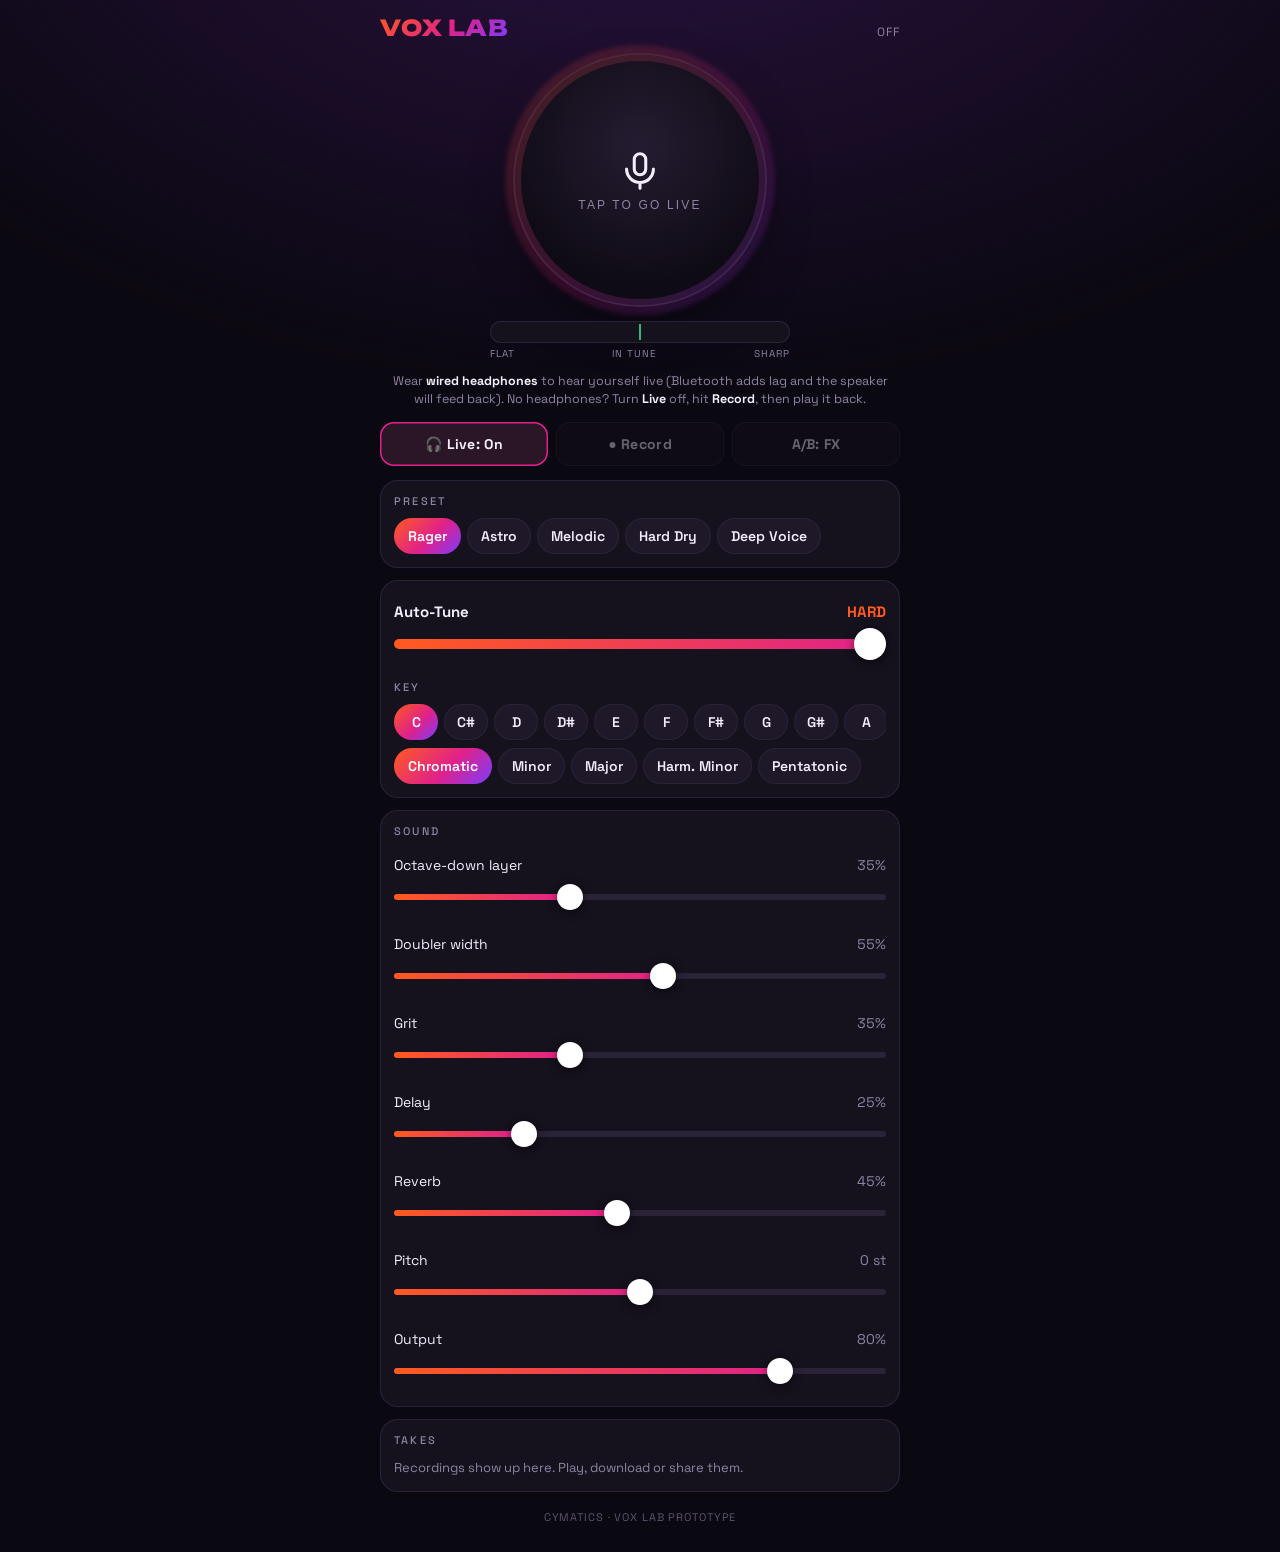
==== vocal/index.html @ 56d0c709 "Add VOX LAB vocal booth prototype at /vocal Live phone-mic autotune (YIN + PSOLA) with octave layer," ====
<!DOCTYPE html>
<html lang="en">
<head>
<meta charset="utf-8">
<meta name="viewport" content="width=device-width, initial-scale=1, viewport-fit=cover, user-scalable=no">
<meta name="theme-color" content="#0a0810">
<meta name="apple-mobile-web-app-capable" content="yes">
<meta name="apple-mobile-web-app-status-bar-style" content="black-translucent">
<title>VOX LAB</title>
<link rel="preconnect" href="https://fonts.googleapis.com">
<link rel="preconnect" href="https://fonts.gstatic.com" crossorigin>
<link href="https://fonts.googleapis.com/css2?family=Unbounded:wght@500;800&family=Space+Grotesk:wght@400;500;700&display=swap" rel="stylesheet">
<style>
  :root{
    --bg:#0a0810; --panel:#15111d; --line:#2a2236; --text:#f3eefa; --dim:#8f84a3;
    --hot:#ff5a1f; --mag:#e0218a; --vio:#7b3cff; --ok:#3ce08a;
    --grad:linear-gradient(135deg,var(--hot),var(--mag) 55%,var(--vio));
  }
  *{box-sizing:border-box;-webkit-tap-highlight-color:transparent}
  html,body{margin:0;background:var(--bg);color:var(--text);font-family:"Space Grotesk",system-ui,sans-serif}
  body{min-height:100vh;padding:calc(env(safe-area-inset-top) + 14px) 16px calc(env(safe-area-inset-bottom) + 28px);
    background:radial-gradient(120% 60% at 50% -10%,#2a1240 0%,transparent 60%),var(--bg);overscroll-behavior:none}
  .wrap{max-width:520px;margin:0 auto}
  header{display:flex;align-items:baseline;justify-content:space-between;margin-bottom:6px}
  h1{font-family:Unbounded,sans-serif;font-weight:800;font-size:22px;letter-spacing:.04em;margin:0;
    background:var(--grad);-webkit-background-clip:text;background-clip:text;color:transparent}
  .stat{font-size:12px;color:var(--dim);letter-spacing:.08em;text-transform:uppercase}
  .stat b{color:var(--ok);font-weight:700}

  /* main button */
  .stage{display:flex;flex-direction:column;align-items:center;margin:14px 0 8px}
  #go{position:relative;width:min(64vw,250px);aspect-ratio:1;border-radius:50%;border:0;padding:0;cursor:pointer;
    background:radial-gradient(circle at 50% 40%,#2a2135,#140f1c 70%);color:var(--text);
    box-shadow:0 0 0 2px var(--line),0 20px 60px -20px #000;transition:transform .12s}
  #go:active{transform:scale(.97)}
  #go .ring{position:absolute;inset:-10px;border-radius:50%;background:var(--grad);opacity:.18;filter:blur(2px);
    transform:scale(var(--lv,1));transition:transform .06s linear,opacity .2s}
  #go.on .ring{opacity:.9}
  #go .face{position:absolute;inset:6px;border-radius:50%;background:radial-gradient(circle at 50% 35%,#251c31,#0f0b15 72%);
    display:flex;flex-direction:column;align-items:center;justify-content:center;gap:4px}
  #go .note{font-family:Unbounded,sans-serif;font-weight:800;font-size:54px;line-height:1;letter-spacing:-.02em}
  #go .sub{font-size:12px;letter-spacing:.18em;text-transform:uppercase;color:var(--dim)}
  #go.on .sub{color:var(--hot)}
  .mic-ico{width:46px;height:46px}
  .tuner{width:min(80vw,300px);height:22px;margin-top:16px;position:relative;border-radius:11px;background:var(--panel);
    box-shadow:inset 0 0 0 1px var(--line);overflow:hidden}
  .tuner:before{content:"";position:absolute;left:50%;top:3px;bottom:3px;width:2px;margin-left:-1px;background:var(--ok);opacity:.8}
  #needle{position:absolute;top:4px;bottom:4px;width:10px;margin-left:-5px;left:50%;border-radius:5px;background:var(--grad);
    opacity:0;transition:left .05s linear,opacity .15s}
  .tlabels{display:flex;justify-content:space-between;width:min(80vw,300px);font-size:10px;color:var(--dim);margin-top:4px;letter-spacing:.1em}
  .hint{font-size:12.5px;color:var(--dim);text-align:center;margin:12px 6px 0;line-height:1.45}
  .hint b{color:var(--text)}
  .err{color:#ff7a7a}

  .row{display:flex;gap:8px;margin:14px 0}
  .btn{flex:1;border:0;border-radius:14px;padding:13px 10px;font:700 14px "Space Grotesk",sans-serif;color:var(--text);
    background:var(--panel);box-shadow:inset 0 0 0 1px var(--line);letter-spacing:.02em}
  .btn.on{background:#2a1626;box-shadow:inset 0 0 0 1.5px var(--mag)}
  .btn.rec.on{background:#3a0f14;box-shadow:inset 0 0 0 1.5px #ff3b3b;color:#ff6b6b}
  .btn:disabled{opacity:.4}

  section{background:var(--panel);border-radius:18px;padding:14px 14px 6px;margin:12px 0;box-shadow:inset 0 0 0 1px var(--line)}
  h2{font-size:11px;letter-spacing:.2em;text-transform:uppercase;color:var(--dim);margin:0 0 10px;font-weight:500}
  .chips{display:flex;gap:6px;overflow-x:auto;padding-bottom:8px;scrollbar-width:none}
  .chips::-webkit-scrollbar{display:none}
  .chip{flex:0 0 auto;border:0;border-radius:999px;padding:9px 14px;font:600 14px "Space Grotesk",sans-serif;color:var(--text);
    background:#1f1829;box-shadow:inset 0 0 0 1px var(--line)}
  .chip.sel{background:var(--grad);box-shadow:none;color:#fff}
  .chip.key{min-width:44px;padding:9px 0;text-align:center}

  .ctl{padding:8px 0 10px}
  .ctl .top{display:flex;justify-content:space-between;font-size:14px;margin-bottom:8px}
  .ctl .top span:last-child{color:var(--dim);font-variant-numeric:tabular-nums}
  .ctl.big .top{font-weight:700;font-size:15px}
  .ctl.big .top span:last-child{color:var(--hot)}
  input[type=range]{-webkit-appearance:none;appearance:none;width:100%;height:30px;background:transparent;margin:0}
  input[type=range]::-webkit-slider-runnable-track{height:6px;border-radius:3px;
    background:linear-gradient(90deg,var(--hot),var(--mag) var(--p,50%),#2a2236 var(--p,50%))}
  input[type=range]::-moz-range-track{height:6px;border-radius:3px;background:#2a2236}
  input[type=range]::-moz-range-progress{height:6px;border-radius:3px;background:var(--mag)}
  input[type=range]::-webkit-slider-thumb{-webkit-appearance:none;width:26px;height:26px;border-radius:50%;margin-top:-10px;
    background:#fff;box-shadow:0 2px 10px rgba(0,0,0,.5)}
  input[type=range]::-moz-range-thumb{width:24px;height:24px;border-radius:50%;background:#fff;border:0}
  .ctl.big input[type=range]::-webkit-slider-runnable-track{height:10px;border-radius:5px}
  .ctl.big input[type=range]::-webkit-slider-thumb{width:32px;height:32px;margin-top:-11px}

  .take{display:flex;flex-direction:column;gap:8px;padding:10px 0;border-top:1px solid var(--line)}
  .take:first-of-type{border-top:0}
  .take .tt{display:flex;justify-content:space-between;align-items:center;font-size:13px;color:var(--dim)}
  .take audio{width:100%;height:40px}
  .take .acts{display:flex;gap:8px}
  .take .acts a,.take .acts button{flex:1;text-align:center;text-decoration:none;border:0;border-radius:12px;padding:10px;
    font:700 13px "Space Grotesk",sans-serif;color:var(--text);background:#1f1829;box-shadow:inset 0 0 0 1px var(--line)}
  .empty{font-size:13px;color:var(--dim);padding:2px 0 10px}
  footer{font-size:11px;color:#5d5470;text-align:center;margin-top:18px;letter-spacing:.08em}
</style>
</head>
<body>
<div class="wrap">
  <header>
    <h1>VOX LAB</h1>
    <div class="stat" id="stat">Off</div>
  </header>

  <div class="stage">
    <button id="go" aria-label="Start / stop">
      <div class="ring"></div>
      <div class="face">
        <svg class="mic-ico" id="micIco" viewBox="0 0 24 24" fill="none" stroke="currentColor" stroke-width="1.6" stroke-linecap="round"><rect x="9" y="3" width="6" height="11" rx="3"/><path d="M5 11a7 7 0 0 0 14 0M12 18v3"/></svg>
        <div class="note" id="note" hidden>–</div>
        <div class="sub" id="sub">Tap to go live</div>
      </div>
    </button>
    <div class="tuner"><div id="needle"></div></div>
    <div class="tlabels"><span>FLAT</span><span>IN TUNE</span><span>SHARP</span></div>
    <p class="hint" id="hint">Wear <b>wired headphones</b> to hear yourself live (Bluetooth adds lag and the speaker will feed back). No headphones? Turn <b>Live</b> off, hit <b>Record</b>, then play it back.</p>
  </div>

  <div class="row">
    <button class="btn on" id="mon">🎧 Live: On</button>
    <button class="btn rec" id="rec" disabled>● Record</button>
    <button class="btn" id="byp" disabled>A/B: FX</button>
  </div>

  <section>
    <h2>Preset</h2>
    <div class="chips" id="presets"></div>
  </section>

  <section>
    <div class="ctl big" id="ctl-amount"></div>
    <h2 style="margin-top:6px">Key</h2>
    <div class="chips" id="keys"></div>
    <div class="chips" id="scales"></div>
  </section>

  <section id="fx"><h2>Sound</h2></section>

  <section>
    <h2>Takes</h2>
    <div id="takes"><div class="empty">Recordings show up here. Play, download or share them.</div></div>
  </section>
  <footer>CYMATICS · VOX LAB PROTOTYPE</footer>
</div>

<script>
const NOTES=['C','C#','D','D#','E','F','F#','G','G#','A','A#','B'];
const SCALE_LABELS=[['chromatic','Chromatic'],['minor','Minor'],['major','Major'],['harmonic','Harm. Minor'],['penta','Pentatonic']];
const PRESETS={
  'Rager':      {amount:1,   octave:.35, width:.55, grit:.35, delay:.25, reverb:.45, transpose:0},
  'Astro':      {amount:1,   octave:.6,  width:.75, grit:.25, delay:.45, reverb:.75, transpose:0},
  'Melodic':    {amount:.55, octave:.1,  width:.4,  grit:.15, delay:.2,  reverb:.35, transpose:0},
  'Hard Dry':   {amount:1,   octave:0,   width:.1,  grit:.2,  delay:0,   reverb:.08, transpose:0},
  'Deep Voice': {amount:1,   octave:.2,  width:.4,  grit:.3,  delay:.2,  reverb:.4,  transpose:-5},
};
const P=Object.assign({key:0,scale:'chromatic',volume:.8,preset:'Rager'},PRESETS['Rager']);
try{const s=JSON.parse(localStorage.getItem('voxlab')||'null'); if(s) Object.assign(P,s);}catch(e){}
const save=()=>{try{localStorage.setItem('voxlab',JSON.stringify(P))}catch(e){}};

const CTL=[
  {k:'amount',label:'Auto-Tune',min:0,max:1,step:.01,fmt:v=>v>=.98?'HARD':Math.round(v*100)+'%',big:true},
  {k:'octave',label:'Octave-down layer',min:0,max:1,step:.01,fmt:v=>Math.round(v*100)+'%'},
  {k:'width',label:'Doubler width',min:0,max:1,step:.01,fmt:v=>Math.round(v*100)+'%'},
  {k:'grit',label:'Grit',min:0,max:1,step:.01,fmt:v=>Math.round(v*100)+'%'},
  {k:'delay',label:'Delay',min:0,max:1,step:.01,fmt:v=>Math.round(v*100)+'%'},
  {k:'reverb',label:'Reverb',min:0,max:1,step:.01,fmt:v=>Math.round(v*100)+'%'},
  {k:'transpose',label:'Pitch',min:-12,max:12,step:1,fmt:v=>(v>0?'+':'')+v+' st'},
  {k:'volume',label:'Output',min:0,max:1,step:.01,fmt:v=>Math.round(v*100)+'%'},
];

// ---------- UI ----------
const $=id=>document.getElementById(id);
const inputs={};
function mkCtl(c,host){
  const d=document.createElement('div'); d.className='ctl'+(c.big?' big':'');
  d.innerHTML=`<div class="top"><span>${c.label}</span><span></span></div><input type="range" min="${c.min}" max="${c.max}" step="${c.step}">`;
  const r=d.querySelector('input'), val=d.querySelector('.top span:last-child');
  const paint=()=>{const v=+r.value; val.textContent=c.fmt(v); r.style.setProperty('--p',((v-c.min)/(c.max-c.min)*100)+'%');};
  r.value=P[c.k]; paint();
  r.addEventListener('input',()=>{P[c.k]=+r.value; paint(); apply(c.k); markCustom(); save();});
  inputs[c.k]={r,paint};
  host.appendChild(d);
}
CTL.forEach(c=>mkCtl(c,c.k==='amount'?$('ctl-amount'):$('fx')));
$('ctl-amount').className='';

function chips(host,items,cur,cls,on){
  host.innerHTML='';
  items.forEach(([v,label])=>{const b=document.createElement('button');b.className='chip '+(cls||'')+(v===cur?' sel':'');b.textContent=label;
    b.onclick=()=>{on(v);[...host.children].forEach(x=>x.classList.remove('sel'));b.classList.add('sel');}; host.appendChild(b);});
}
function renderPresets(){chips($('presets'),Object.keys(PRESETS).map(k=>[k,k]),P.preset,'',k=>{
  Object.assign(P,PRESETS[k]);P.preset=k;CTL.forEach(c=>{inputs[c.k].r.value=P[c.k];inputs[c.k].paint();});applyAll();save();});}
function markCustom(){if(P.preset){P.preset=null;[...$('presets').children].forEach(x=>x.classList.remove('sel'));}}
renderPresets();
chips($('keys'),NOTES.map((n,i)=>[i,n]),P.key,'key',v=>{P.key=v;apply('key');save();});
chips($('scales'),SCALE_LABELS,P.scale,'',v=>{P.scale=v;apply('scale');save();});

// ---------- Audio ----------
let ctx=null,stream=null,G=null,running=false,monitor=true,bypass=false,wakeLock=null,starting=false;

function makeIR(ctx,sec){
  const sr=ctx.sampleRate,len=Math.floor(sr*sec),b=ctx.createBuffer(2,len,sr);
  for(let ch=0;ch<2;ch++){const d=b.getChannelData(ch);let lp=0;
    for(let i=0;i<len;i++){const t=i/sr,n=Math.random()*2-1,a=Math.min(.92,.15+.8*t/sec);lp=lp*a+n*(1-a);
      const env=Math.pow(10,-3*t/sec)*Math.min(1,t/.006);d[i]=lp*env*(1+ .6*(1-t/sec));}}
  return b;
}
function satCurve(){const n=2048,c=new Float32Array(n);for(let i=0;i<n;i++){const x=i/(n-1)*2-1;c[i]=Math.tanh(x*1.6)/Math.tanh(1.6);}return c;}

async function start(){
  if(starting)return; starting=true;
  $('sub').textContent='Starting…';
  try{
    try{if(navigator.audioSession)navigator.audioSession.type='play-and-record';}catch(e){}
    ctx=new (window.AudioContext||window.webkitAudioContext)({latencyHint:'interactive'});
    const resumed=ctx.resume();
    if(!ctx.audioWorklet) throw new Error('This browser has no AudioWorklet. Use Safari (iOS 14.5+) or Chrome.');
    stream=await navigator.mediaDevices.getUserMedia({audio:{echoCancellation:false,noiseSuppression:false,autoGainControl:false,channelCount:1}});
    await resumed;
    await ctx.audioWorklet.addModule('tuner-worklet.js?v=3');
    build();
    running=true; applyAll();
    $('go').classList.add('on'); $('micIco').style.display='none'; $('note').hidden=false; $('note').textContent='–';
    $('sub').textContent='Live · tap to stop'; $('rec').disabled=false; $('byp').disabled=false;
    $('stat').innerHTML='<b>●</b> '+Math.round(ctx.sampleRate/100)/10+'k · '+Math.round(((ctx.baseLatency||0)+(ctx.outputLatency||0))*1000+G.tunerLatencyMs)+' ms';
    try{wakeLock=await navigator.wakeLock?.request('screen');}catch(e){}
  }catch(e){
    console.error(e); stop();
    $('hint').innerHTML='<span class="err">'+(e.name==='NotAllowedError'?'Microphone access was blocked. Allow the mic for this site in your browser settings and try again.':(e.message||e))+'</span>';
    $('sub').textContent='Tap to go live';
  }
  starting=false;
}
function stop(){
  if(G&&G.rec&&G.rec.state==='recording')G.rec.stop();
  running=false;
  try{stream&&stream.getTracks().forEach(t=>t.stop());}catch(e){}
  try{ctx&&ctx.close();}catch(e){}
  ctx=null;stream=null;G=null;
  $('go').classList.remove('on');$('micIco').style.display='';$('note').hidden=true;$('sub').textContent='Tap to go live';
  $('rec').disabled=true;$('rec').classList.remove('on');$('rec').textContent='● Record';$('byp').disabled=true;
  $('needle').style.opacity=0;$('go').style.setProperty('--lv',1);$('stat').textContent='Off';
  try{wakeLock&&wakeLock.release();}catch(e){} wakeLock=null;
}

function build(){
  const c=ctx, g=v=>{const n=c.createGain();n.gain.value=v;return n;};
  const bq=(type,f,q,gain)=>{const n=c.createBiquadFilter();n.type=type;n.frequency.value=f;if(q!=null)n.Q.value=q;if(gain!=null)n.gain.value=gain;return n;};
  const mic=c.createMediaStreamSource(stream);
  const inGain=g(1.4), hp=bq('highpass',95,.7);
  const tuner=new AudioWorkletNode(c,'vocal-tuner',{numberOfInputs:1,numberOfOutputs:1,outputChannelCount:[1],channelCount:1,channelCountMode:'explicit'});
  tuner.port.onmessage=e=>onStatus(e.data);
  mic.connect(inGain).connect(hp).connect(tuner);

  // tone + dynamics
  const comp=c.createDynamicsCompressor();
  comp.threshold.value=-30;comp.knee.value=8;comp.ratio.value=5;comp.attack.value=.004;comp.release.value=.14;
  const makeup=g(3.2), mud=bq('peaking',320,1,-3.5), pres=bq('peaking',3600,.9,4.5), air=bq('highshelf',10000,null,5);
  const pre=g(1), shaper=c.createWaveShaper(); shaper.curve=satCurve(); shaper.oversample='4x'; const post=g(1);
  const vox=g(1);
  tuner.connect(comp).connect(makeup).connect(mud).connect(pres).connect(air).connect(pre).connect(shaper).connect(post).connect(vox);

  const bus=g(1);
  vox.connect(bus);

  // doubler: two short modulated delays panned wide
  const width=g(0);
  [[-1,.012,.23],[1,.019,.31]].forEach(([side,t,rate])=>{
    const d=c.createDelay(.06);d.delayTime.value=t;
    const lfo=c.createOscillator();lfo.frequency.value=rate;const lg=g(.0022);lfo.connect(lg).connect(d.delayTime);lfo.start();
    const p=c.createStereoPanner();p.pan.value=side*.95;
    vox.connect(d).connect(p).connect(width);
  });
  width.connect(bus);

  // ping-pong delay
  const dSend=g(0), dL=c.createDelay(2), dR=c.createDelay(2);
  dL.delayTime.value=.375; dR.delayTime.value=.375;
  const fbHp=bq('highpass',300,.7), fbLp=bq('lowpass',3800,.7), fb=g(.42), dOut=g(.9);
  const pL=c.createStereoPanner();pL.pan.value=-.8;const pR=c.createStereoPanner();pR.pan.value=.8;
  vox.connect(dSend).connect(fbHp).connect(fbLp).connect(dL);
  dL.connect(pL).connect(dOut); dL.connect(dR); dR.connect(pR).connect(dOut); dR.connect(fb).connect(dL);
  dOut.connect(bus);

  // reverb
  const rSend=g(0), preD=c.createDelay(.2); preD.delayTime.value=.028;
  const conv=c.createConvolver(); conv.buffer=makeIR(c,3.4);
  const rHp=bq('highpass',220,.7), rOut=g(.9);
  vox.connect(rSend); dOut.connect(rSend);
  rSend.connect(preD).connect(rHp).connect(conv).connect(rOut).connect(bus);

  // A/B + master
  const proc=g(1), raw=g(0);
  bus.connect(proc);
  mic.connect(raw);
  const lim=c.createDynamicsCompressor();
  lim.threshold.value=-3;lim.knee.value=0;lim.ratio.value=20;lim.attack.value=.002;lim.release.value=.08;
  const out=g(P.volume), mon=g(monitor?1:0);
  proc.connect(lim); raw.connect(lim);
  lim.connect(out); out.connect(mon).connect(c.destination);
  const recDest=c.createMediaStreamDestination(); out.connect(recDest);

  G={tuner,width,dSend,rSend,pre,post,out,mon,proc,raw,recDest,dL,dR,tunerLatencyMs:Math.ceil(c.sampleRate/75)*2.5/c.sampleRate*1000};
}

const ramp=(p,v)=>{if(!ctx)return;p.cancelScheduledValues(ctx.currentTime);p.setTargetAtTime(v,ctx.currentTime,.03);};
function apply(k){
  if(!running||!G)return;
  const t=G.tuner.port;
  switch(k){
    case 'amount':t.postMessage({amount:P.amount});break;
    case 'octave':t.postMessage({octave:P.octave*1.1});break;
    case 'transpose':t.postMessage({transpose:P.transpose});break;
    case 'key':t.postMessage({key:P.key});break;
    case 'scale':t.postMessage({scale:P.scale});break;
    case 'width':ramp(G.width.gain,P.width*.75);break;
    case 'delay':ramp(G.dSend.gain,P.delay*.55);break;
    case 'reverb':ramp(G.rSend.gain,P.reverb*.9);break;
    case 'grit':{const d=1+P.grit*7;ramp(G.pre.gain,d);ramp(G.post.gain,1/Math.pow(d,.75));break;}
    case 'volume':ramp(G.out.gain,P.volume);break;
  }
}
function applyAll(){['amount','octave','transpose','key','scale','width','delay','reverb','grit','volume'].forEach(apply);}

// live readout
function onStatus(s){
  const lv=Math.min(1,Math.sqrt(s.lvl)*2.2);
  $('go').style.setProperty('--lv',1+lv*.12);
  const nd=$('needle');
  if(s.v&&s.note>=0){
    $('note').textContent=NOTES[((s.note%12)+12)%12]+(Math.floor(s.note/12)-1);
    const cents=Math.max(-50,Math.min(50,(s.m-s.note)*100));
    nd.style.left=(50+cents)+'%';nd.style.opacity=1;
  }else{nd.style.opacity=.15;nd.style.left='50%';}
}

$('go').onclick=()=>{running?stop():start();};
$('mon').onclick=()=>{monitor=!monitor;$('mon').classList.toggle('on',monitor);$('mon').textContent='🎧 Live: '+(monitor?'On':'Off');if(G)ramp(G.mon.gain,monitor?1:0);};
$('byp').onclick=()=>{bypass=!bypass;$('byp').classList.toggle('on',bypass);$('byp').textContent=bypass?'A/B: RAW':'A/B: FX';
  if(G){ramp(G.proc.gain,bypass?0:1);ramp(G.raw.gain,bypass?2.2:0);}};

// recording
let takeN=0;
$('rec').onclick=()=>{
  if(!G)return;
  if(G.rec&&G.rec.state==='recording'){G.rec.stop();return;}
  const types=['audio/mp4','audio/webm;codecs=opus','audio/webm','audio/ogg'];
  const mt=window.MediaRecorder&&MediaRecorder.isTypeSupported?types.find(t=>MediaRecorder.isTypeSupported(t)):undefined;
  let rec; try{rec=new MediaRecorder(G.recDest.stream,mt?{mimeType:mt}:undefined);}catch(e){$('hint').innerHTML='<span class="err">Recording is not supported in this browser.</span>';return;}
  const chunks=[];const t0=Date.now();
  rec.ondataavailable=e=>{if(e.data&&e.data.size)chunks.push(e.data);};
  rec.onstop=()=>{$('rec').classList.remove('on');$('rec').textContent='● Record';
    const type=rec.mimeType||mt||'audio/webm';addTake(new Blob(chunks,{type}),type,(Date.now()-t0)/1000);};
  rec.start(250);G.rec=rec;$('rec').classList.add('on');$('rec').textContent='■ Stop';
};
function addTake(blob,type,sec){
  takeN++;const ext=type.includes('mp4')?'m4a':type.includes('ogg')?'ogg':'webm';
  const name=`vox-take-${takeN}.${ext}`,url=URL.createObjectURL(blob);
  const host=$('takes');const e=host.querySelector('.empty');if(e)e.remove();
  const d=document.createElement('div');d.className='take';
  d.innerHTML=`<div class="tt"><span>Take ${takeN}</span><span>${sec.toFixed(1)}s</span></div><audio controls playsinline src="${url}"></audio>
    <div class="acts"><a href="${url}" download="${name}">⬇ Download</a></div>`;
  const file=new File([blob],name,{type});
  if(navigator.canShare&&navigator.canShare({files:[file]})){const b=document.createElement('button');b.textContent='↗ Share';
    b.onclick=()=>navigator.share({files:[file],title:name}).catch(()=>{});d.querySelector('.acts').appendChild(b);}
  host.prepend(d);
}
</script>
</body>
</html>
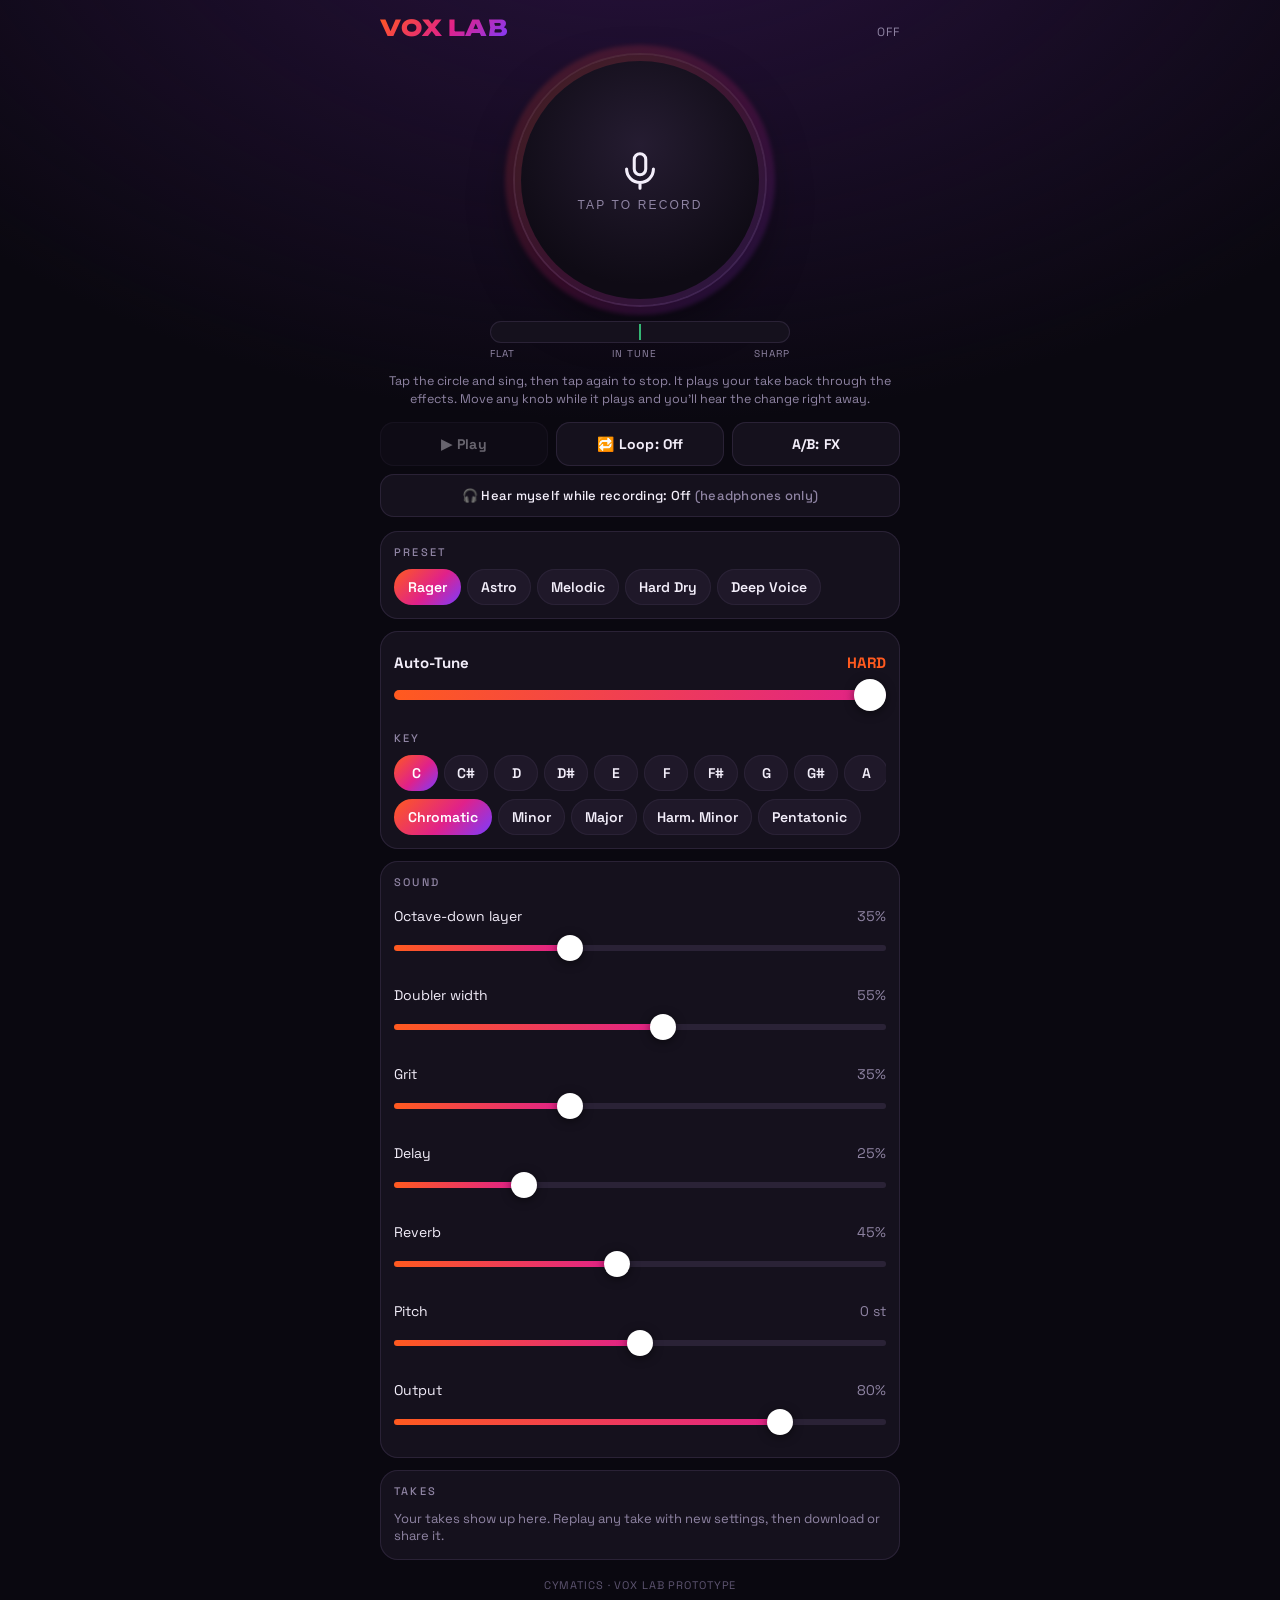
==== commit 822eca4e: "VOX LAB: record-then-playback flow, no live monitoring by default Mic is silent to the speaker while" ====
--- a/vocal/index.html
+++ b/vocal/index.html
@@ -41,6 +41,10 @@
   #go .note{font-family:Unbounded,sans-serif;font-weight:800;font-size:54px;line-height:1;letter-spacing:-.02em}
   #go .sub{font-size:12px;letter-spacing:.18em;text-transform:uppercase;color:var(--dim)}
   #go.on .sub{color:var(--hot)}
+  #go.rec .ring{background:#ff2b2b;opacity:.95;animation:pulse 1.1s ease-in-out infinite}
+  #go.rec .sub{color:#ff6b6b}
+  @keyframes pulse{50%{filter:blur(6px)}}
+  .take.cur{background:linear-gradient(90deg,rgba(224,33,138,.12),transparent);margin:0 -14px;padding:10px 14px;border-radius:12px}
   .mic-ico{width:46px;height:46px}
   .tuner{width:min(80vw,300px);height:22px;margin-top:16px;position:relative;border-radius:11px;background:var(--panel);
     box-shadow:inset 0 0 0 1px var(--line);overflow:hidden}
@@ -113,13 +117,16 @@
     </button>
     <div class="tuner"><div id="needle"></div></div>
     <div class="tlabels"><span>FLAT</span><span>IN TUNE</span><span>SHARP</span></div>
-    <p class="hint" id="hint">Wear <b>wired headphones</b> to hear yourself live (Bluetooth adds lag and the speaker will feed back). No headphones? Turn <b>Live</b> off, hit <b>Record</b>, then play it back.</p>
+    <p class="hint" id="hint">Tap the circle and sing, then tap again to stop. It plays your take back through the effects. Move any knob while it plays and you'll hear the change right away.</p>
   </div>
 
   <div class="row">
-    <button class="btn on" id="mon">🎧 Live: On</button>
-    <button class="btn rec" id="rec" disabled>● Record</button>
-    <button class="btn" id="byp" disabled>A/B: FX</button>
+    <button class="btn" id="play" disabled>▶ Play</button>
+    <button class="btn" id="loop">🔁 Loop: Off</button>
+    <button class="btn" id="byp">A/B: FX</button>
+  </div>
+  <div class="row" style="margin-top:-6px">
+    <button class="btn" id="mon" style="font-weight:500;font-size:13px">🎧 Hear myself while recording: Off <span style="color:var(--dim)">(headphones only)</span></button>
   </div>
 
   <section>
@@ -138,7 +145,7 @@
 
   <section>
     <h2>Takes</h2>
-    <div id="takes"><div class="empty">Recordings show up here. Play, download or share them.</div></div>
+    <div id="takes"><div class="empty">Your takes show up here. Replay any take with new settings, then download or share it.</div></div>
   </section>
   <footer>CYMATICS · VOX LAB PROTOTYPE</footer>
 </div>
@@ -196,75 +203,62 @@
 chips($('keys'),NOTES.map((n,i)=>[i,n]),P.key,'key',v=>{P.key=v;apply('key');save();});
 chips($('scales'),SCALE_LABELS,P.scale,'',v=>{P.scale=v;apply('scale');save();});
 
-// ---------- Audio ----------
-let ctx=null,stream=null,G=null,running=false,monitor=true,bypass=false,wakeLock=null,starting=false;
+// ---------- Audio engine ----------
+// One AudioContext + effect chain for the whole session. The chain's input is either
+// the mic (while recording) or a recorded take (while playing back).
+let ctx=null,G=null,ready=null;
+let mode='idle';            // idle | rec | play
+let liveMon=false,bypass=false,loop=false,wakeLock=null,busy=false;
+let mic=null;               // {stream,src}
+let rawChunks=[],tapDone=null,procRec=null;
+let playSrc=null,renderRec=null;
+const takes=[];let cur=null;
+
+function setSession(t){try{if(navigator.audioSession)navigator.audioSession.type=t;}catch(e){}}
 
 function makeIR(ctx,sec){
   const sr=ctx.sampleRate,len=Math.floor(sr*sec),b=ctx.createBuffer(2,len,sr);
   for(let ch=0;ch<2;ch++){const d=b.getChannelData(ch);let lp=0;
     for(let i=0;i<len;i++){const t=i/sr,n=Math.random()*2-1,a=Math.min(.92,.15+.8*t/sec);lp=lp*a+n*(1-a);
-      const env=Math.pow(10,-3*t/sec)*Math.min(1,t/.006);d[i]=lp*env*(1+ .6*(1-t/sec));}}
+      const env=Math.pow(10,-3*t/sec)*Math.min(1,t/.006);d[i]=lp*env*(1+.6*(1-t/sec));}}
   return b;
 }
 function satCurve(){const n=2048,c=new Float32Array(n);for(let i=0;i<n;i++){const x=i/(n-1)*2-1;c[i]=Math.tanh(x*1.6)/Math.tanh(1.6);}return c;}
 
-async function start(){
-  if(starting)return; starting=true;
-  $('sub').textContent='Starting…';
-  try{
-    try{if(navigator.audioSession)navigator.audioSession.type='play-and-record';}catch(e){}
+// Must be called from a tap: creates/resumes the context inside the gesture.
+function ensureCtx(){
+  if(!ctx){
+    setSession('play-and-record');
     ctx=new (window.AudioContext||window.webkitAudioContext)({latencyHint:'interactive'});
-    const resumed=ctx.resume();
-    if(!ctx.audioWorklet) throw new Error('This browser has no AudioWorklet. Use Safari (iOS 14.5+) or Chrome.');
-    stream=await navigator.mediaDevices.getUserMedia({audio:{echoCancellation:false,noiseSuppression:false,autoGainControl:false,channelCount:1}});
-    await resumed;
-    await ctx.audioWorklet.addModule('tuner-worklet.js?v=3');
-    build();
-    running=true; applyAll();
-    $('go').classList.add('on'); $('micIco').style.display='none'; $('note').hidden=false; $('note').textContent='–';
-    $('sub').textContent='Live · tap to stop'; $('rec').disabled=false; $('byp').disabled=false;
-    $('stat').innerHTML='<b>●</b> '+Math.round(ctx.sampleRate/100)/10+'k · '+Math.round(((ctx.baseLatency||0)+(ctx.outputLatency||0))*1000+G.tunerLatencyMs)+' ms';
-    try{wakeLock=await navigator.wakeLock?.request('screen');}catch(e){}
-  }catch(e){
-    console.error(e); stop();
-    $('hint').innerHTML='<span class="err">'+(e.name==='NotAllowedError'?'Microphone access was blocked. Allow the mic for this site in your browser settings and try again.':(e.message||e))+'</span>';
-    $('sub').textContent='Tap to go live';
-  }
-  starting=false;
-}
-function stop(){
-  if(G&&G.rec&&G.rec.state==='recording')G.rec.stop();
-  running=false;
-  try{stream&&stream.getTracks().forEach(t=>t.stop());}catch(e){}
-  try{ctx&&ctx.close();}catch(e){}
-  ctx=null;stream=null;G=null;
-  $('go').classList.remove('on');$('micIco').style.display='';$('note').hidden=true;$('sub').textContent='Tap to go live';
-  $('rec').disabled=true;$('rec').classList.remove('on');$('rec').textContent='● Record';$('byp').disabled=true;
-  $('needle').style.opacity=0;$('go').style.setProperty('--lv',1);$('stat').textContent='Off';
-  try{wakeLock&&wakeLock.release();}catch(e){} wakeLock=null;
+    const r=ctx.resume();
+    if(!ctx.audioWorklet){ready=Promise.reject(new Error('This browser has no AudioWorklet. Use Safari (iOS 14.5+) or Chrome.'));return ready;}
+    ready=r.then(()=>ctx.audioWorklet.addModule('tuner-worklet.js?v=4')).then(()=>{build();applyAll();setMon();});
+  }else ctx.resume();
+  return ready;
 }
 
 function build(){
   const c=ctx, g=v=>{const n=c.createGain();n.gain.value=v;return n;};
   const bq=(type,f,q,gain)=>{const n=c.createBiquadFilter();n.type=type;n.frequency.value=f;if(q!=null)n.Q.value=q;if(gain!=null)n.gain.value=gain;return n;};
-  const mic=c.createMediaStreamSource(stream);
+  const inNode=g(1);
   const inGain=g(1.4), hp=bq('highpass',95,.7);
   const tuner=new AudioWorkletNode(c,'vocal-tuner',{numberOfInputs:1,numberOfOutputs:1,outputChannelCount:[1],channelCount:1,channelCountMode:'explicit'});
   tuner.port.onmessage=e=>onStatus(e.data);
-  mic.connect(inGain).connect(hp).connect(tuner);
-
-  // tone + dynamics
+  inNode.connect(inGain).connect(hp).connect(tuner);
+
+  // raw mic capture (pulled through a silent output so it always runs)
+  const tap=new AudioWorkletNode(c,'pcm-tap',{numberOfInputs:1,numberOfOutputs:1,outputChannelCount:[1],channelCount:1,channelCountMode:'explicit'});
+  tap.port.onmessage=e=>{if(e.data.chunk)rawChunks.push(e.data.chunk);else if(e.data.done&&tapDone){tapDone();tapDone=null;}};
+  tap.connect(g(0)).connect(c.destination);
+
   const comp=c.createDynamicsCompressor();
   comp.threshold.value=-30;comp.knee.value=8;comp.ratio.value=5;comp.attack.value=.004;comp.release.value=.14;
   const makeup=g(3.2), mud=bq('peaking',320,1,-3.5), pres=bq('peaking',3600,.9,4.5), air=bq('highshelf',10000,null,5);
   const pre=g(1), shaper=c.createWaveShaper(); shaper.curve=satCurve(); shaper.oversample='4x'; const post=g(1);
   const vox=g(1);
   tuner.connect(comp).connect(makeup).connect(mud).connect(pres).connect(air).connect(pre).connect(shaper).connect(post).connect(vox);
-
-  const bus=g(1);
-  vox.connect(bus);
-
-  // doubler: two short modulated delays panned wide
+  const bus=g(1); vox.connect(bus);
+
   const width=g(0);
   [[-1,.012,.23],[1,.019,.31]].forEach(([side,t,rate])=>{
     const d=c.createDelay(.06);d.delayTime.value=t;
@@ -274,7 +268,6 @@
   });
   width.connect(bus);
 
-  // ping-pong delay
   const dSend=g(0), dL=c.createDelay(2), dR=c.createDelay(2);
   dL.delayTime.value=.375; dR.delayTime.value=.375;
   const fbHp=bq('highpass',300,.7), fbLp=bq('lowpass',3800,.7), fb=g(.42), dOut=g(.9);
@@ -283,30 +276,27 @@
   dL.connect(pL).connect(dOut); dL.connect(dR); dR.connect(pR).connect(dOut); dR.connect(fb).connect(dL);
   dOut.connect(bus);
 
-  // reverb
   const rSend=g(0), preD=c.createDelay(.2); preD.delayTime.value=.028;
   const conv=c.createConvolver(); conv.buffer=makeIR(c,3.4);
   const rHp=bq('highpass',220,.7), rOut=g(.9);
   vox.connect(rSend); dOut.connect(rSend);
   rSend.connect(preD).connect(rHp).connect(conv).connect(rOut).connect(bus);
 
-  // A/B + master
   const proc=g(1), raw=g(0);
-  bus.connect(proc);
-  mic.connect(raw);
+  bus.connect(proc); inNode.connect(raw);
   const lim=c.createDynamicsCompressor();
   lim.threshold.value=-3;lim.knee.value=0;lim.ratio.value=20;lim.attack.value=.002;lim.release.value=.08;
-  const out=g(P.volume), mon=g(monitor?1:0);
+  const out=g(P.volume), mon=g(0);
   proc.connect(lim); raw.connect(lim);
   lim.connect(out); out.connect(mon).connect(c.destination);
   const recDest=c.createMediaStreamDestination(); out.connect(recDest);
-
-  G={tuner,width,dSend,rSend,pre,post,out,mon,proc,raw,recDest,dL,dR,tunerLatencyMs:Math.ceil(c.sampleRate/75)*2.5/c.sampleRate*1000};
+  G={inNode,tap,tuner,width,dSend,rSend,pre,post,out,mon,proc,raw,recDest};
+  if(bypass){proc.gain.value=0;raw.gain.value=2.2;}
 }
 
 const ramp=(p,v)=>{if(!ctx)return;p.cancelScheduledValues(ctx.currentTime);p.setTargetAtTime(v,ctx.currentTime,.03);};
 function apply(k){
-  if(!running||!G)return;
+  if(!G)return;
   const t=G.tuner.port;
   switch(k){
     case 'amount':t.postMessage({amount:P.amount});break;
@@ -322,9 +312,104 @@
   }
 }
 function applyAll(){['amount','octave','transpose','key','scale','width','delay','reverb','grit','volume'].forEach(apply);}
-
-// live readout
+// Speaker only gets sound during playback, or while recording if the user opted in with headphones.
+function setMon(){if(G)ramp(G.mon.gain,mode==='play'||(mode==='rec'&&liveMon)?1:0);}
+
+function pickType(){
+  const types=['audio/mp4','audio/webm;codecs=opus','audio/webm','audio/ogg'];
+  return window.MediaRecorder&&MediaRecorder.isTypeSupported?types.find(t=>MediaRecorder.isTypeSupported(t)):undefined;
+}
+function startMediaRec(){
+  if(!window.MediaRecorder)return null;
+  const mt=pickType();let r;
+  try{r=new MediaRecorder(G.recDest.stream,mt?{mimeType:mt}:undefined);}catch(e){return null;}
+  const chunks=[];r.ondataavailable=e=>{if(e.data&&e.data.size)chunks.push(e.data);};
+  r.done=new Promise(res=>{r.onstop=()=>{const type=r.mimeType||mt||'audio/webm';res(chunks.length?new Blob(chunks,{type}):null);};});
+  r.start(250);return r;
+}
+
+// ---------- Record / play ----------
+async function startRec(){
+  stopPlay();
+  try{
+    await ensureCtx();
+    setSession('play-and-record');
+    const stream=await navigator.mediaDevices.getUserMedia({audio:{echoCancellation:false,noiseSuppression:false,autoGainControl:false,channelCount:1}});
+    await ctx.resume();
+    const src=ctx.createMediaStreamSource(stream);
+    src.connect(G.inNode); src.connect(G.tap);
+    mic={stream,src};
+    rawChunks=[]; G.tap.port.postMessage({rec:true});
+    procRec=startMediaRec();
+    mode='rec'; setMon(); ui();
+    try{wakeLock=await navigator.wakeLock?.request('screen');}catch(e){}
+  }catch(e){
+    console.error(e); mode='idle'; ui();
+    $('hint').innerHTML='<span class="err">'+(e.name==='NotAllowedError'?'Microphone access was blocked. Allow the mic for this site in your browser settings and try again.':(e.message||e))+'</span>';
+  }
+}
+
+async function stopRec(){
+  const done=new Promise(r=>tapDone=r);
+  G.tap.port.postMessage({rec:false});
+  await Promise.race([done,new Promise(r=>setTimeout(r,600))]);
+  try{mic.src.disconnect();}catch(e){} try{mic.stream.getTracks().forEach(t=>t.stop());}catch(e){}
+  mic=null;
+  try{wakeLock&&wakeLock.release();}catch(e){} wakeLock=null;
+  setSession('playback');
+  const len=rawChunks.reduce((a,c)=>a+c.length,0);
+  let blob=null; if(procRec){procRec.stop();blob=await procRec.done;procRec=null;}
+  mode='idle';
+  if(len<ctx.sampleRate*.3){ui();$('hint').textContent='That take was too short. Tap and sing for at least a second.';return;}
+  const buf=ctx.createBuffer(1,len,ctx.sampleRate),d=buf.getChannelData(0);let o=0;
+  rawChunks.forEach(c=>{d.set(c,o);o+=c.length;}); rawChunks=[];
+  const take={n:takes.length+1,buf,sec:len/ctx.sampleRate,blob,url:blob?URL.createObjectURL(blob):null};
+  takes.push(take); addTakeUI(take);
+  play(take);
+}
+
+function play(take){
+  stopPlay();
+  ensureCtx(); ctx.resume();
+  cur=take;
+  const s=ctx.createBufferSource(); s.buffer=take.buf; s.loop=loop;
+  s.connect(G.inNode); playSrc=s;
+  mode='play'; setMon(); ui();
+  // capture this pass with the current settings, so Download gets the latest sound
+  const r=loop?null:startMediaRec(); renderRec=r;
+  s.onended=()=>{
+    if(playSrc!==s)return;
+    playSrc=null; mode='idle'; ui();
+    if(r){setTimeout(async()=>{if(renderRec!==r)return;renderRec=null;r.stop();const b=await r.done;if(b)setTakeFile(take,b);},2200);}
+  };
+  s.start();
+}
+function stopPlay(){
+  if(playSrc){const s=playSrc;playSrc=null;s.onended=null;try{s.stop();}catch(e){}try{s.disconnect();}catch(e){}}
+  if(renderRec){const r=renderRec;renderRec=null;try{r.stop();}catch(e){}}
+  if(mode==='play'){mode='idle';setMon();}
+  ui();
+}
+
+// ---------- UI state ----------
+function ui(){
+  const go=$('go');
+  go.classList.toggle('rec',mode==='rec'); go.classList.toggle('on',mode==='play');
+  $('micIco').style.display=mode==='idle'?'':'none'; $('note').hidden=mode==='idle';
+  if(mode!=='idle'&&!$('note').textContent)$('note').textContent='–';
+  $('sub').textContent=mode==='rec'?'Recording · tap to stop':mode==='play'?'Playing · tap to record new':(takes.length?'Tap to record again':'Tap to record');
+  $('stat').innerHTML=mode==='rec'?'<b style="color:#ff4b4b">●</b> Recording':mode==='play'?'<b>▶</b> Playing':(ctx?'Ready':'Off');
+  $('play').disabled=!cur||mode==='rec';
+  $('play').textContent=mode==='play'?'■ Stop':'▶ Play';
+  if(mode==='idle'){$('needle').style.opacity=0;go.style.setProperty('--lv',1);}
+  document.querySelectorAll('.take').forEach(el=>{
+    const t=takes[+el.dataset.i]; el.classList.toggle('cur',t===cur);
+    el.querySelector('.pb').textContent=(t===cur&&mode==='play')?'■ Stop':'▶ Play';
+    el.querySelector('.pb').disabled=mode==='rec';
+  });
+}
 function onStatus(s){
+  if(mode==='idle')return;
   const lv=Math.min(1,Math.sqrt(s.lvl)*2.2);
   $('go').style.setProperty('--lv',1+lv*.12);
   const nd=$('needle');
@@ -335,37 +420,40 @@
   }else{nd.style.opacity=.15;nd.style.left='50%';}
 }
 
-$('go').onclick=()=>{running?stop():start();};
-$('mon').onclick=()=>{monitor=!monitor;$('mon').classList.toggle('on',monitor);$('mon').textContent='🎧 Live: '+(monitor?'On':'Off');if(G)ramp(G.mon.gain,monitor?1:0);};
+function extFor(type){return type.includes('mp4')?'m4a':type.includes('ogg')?'ogg':'webm';}
+function setTakeFile(take,blob,first){
+  if(take.url)URL.revokeObjectURL(take.url);
+  take.blob=blob; take.url=URL.createObjectURL(blob);
+  const el=document.querySelector(`.take[data-i="${take.n-1}"]`); if(!el)return;
+  const a=el.querySelector('a.dl'); a.href=take.url; a.download=`vox-take-${take.n}.${extFor(blob.type)}`; a.style.display='';
+  a.textContent='⬇ Download'; el.querySelector('.tt span:last-child').textContent=take.sec.toFixed(1)+'s'+(first?'':' · download = latest settings');
+}
+function addTakeUI(take){
+  const host=$('takes');const e=host.querySelector('.empty');if(e)e.remove();
+  const d=document.createElement('div');d.className='take';d.dataset.i=take.n-1;
+  d.innerHTML=`<div class="tt"><span>Take ${take.n}</span><span>${take.sec.toFixed(1)}s</span></div>
+    <div class="acts"><button class="pb">▶ Play</button><a class="dl" style="display:none">⬇ Download</a></div>`;
+  d.querySelector('.pb').onclick=()=>{if(cur===take&&mode==='play')stopPlay();else play(take);};
+  if(navigator.canShare){const b=document.createElement('button');b.textContent='↗ Share';
+    b.onclick=()=>{if(!take.blob)return;const f=new File([take.blob],`vox-take-${take.n}.${extFor(take.blob.type)}`,{type:take.blob.type});
+      if(navigator.canShare({files:[f]}))navigator.share({files:[f]}).catch(()=>{});};
+    d.querySelector('.acts').appendChild(b);}
+  host.prepend(d);
+  if(take.blob)setTakeFile(take,take.blob,true);
+}
+
+// ---------- Buttons ----------
+$('go').onclick=()=>{if(busy)return;
+  if(mode==='rec'){busy=true;stopRec().finally(()=>{busy=false;});}
+  else{busy=true;startRec().finally(()=>{busy=false;});}};
+$('play').onclick=()=>{if(mode==='play')stopPlay();else if(cur)play(cur);};
+$('loop').onclick=()=>{loop=!loop;$('loop').classList.toggle('on',loop);$('loop').textContent='🔁 Loop: '+(loop?'On':'Off');
+  if(playSrc){playSrc.loop=loop;if(loop&&renderRec){const r=renderRec;renderRec=null;try{r.stop();}catch(e){}}}};
 $('byp').onclick=()=>{bypass=!bypass;$('byp').classList.toggle('on',bypass);$('byp').textContent=bypass?'A/B: RAW':'A/B: FX';
   if(G){ramp(G.proc.gain,bypass?0:1);ramp(G.raw.gain,bypass?2.2:0);}};
-
-// recording
-let takeN=0;
-$('rec').onclick=()=>{
-  if(!G)return;
-  if(G.rec&&G.rec.state==='recording'){G.rec.stop();return;}
-  const types=['audio/mp4','audio/webm;codecs=opus','audio/webm','audio/ogg'];
-  const mt=window.MediaRecorder&&MediaRecorder.isTypeSupported?types.find(t=>MediaRecorder.isTypeSupported(t)):undefined;
-  let rec; try{rec=new MediaRecorder(G.recDest.stream,mt?{mimeType:mt}:undefined);}catch(e){$('hint').innerHTML='<span class="err">Recording is not supported in this browser.</span>';return;}
-  const chunks=[];const t0=Date.now();
-  rec.ondataavailable=e=>{if(e.data&&e.data.size)chunks.push(e.data);};
-  rec.onstop=()=>{$('rec').classList.remove('on');$('rec').textContent='● Record';
-    const type=rec.mimeType||mt||'audio/webm';addTake(new Blob(chunks,{type}),type,(Date.now()-t0)/1000);};
-  rec.start(250);G.rec=rec;$('rec').classList.add('on');$('rec').textContent='■ Stop';
-};
-function addTake(blob,type,sec){
-  takeN++;const ext=type.includes('mp4')?'m4a':type.includes('ogg')?'ogg':'webm';
-  const name=`vox-take-${takeN}.${ext}`,url=URL.createObjectURL(blob);
-  const host=$('takes');const e=host.querySelector('.empty');if(e)e.remove();
-  const d=document.createElement('div');d.className='take';
-  d.innerHTML=`<div class="tt"><span>Take ${takeN}</span><span>${sec.toFixed(1)}s</span></div><audio controls playsinline src="${url}"></audio>
-    <div class="acts"><a href="${url}" download="${name}">⬇ Download</a></div>`;
-  const file=new File([blob],name,{type});
-  if(navigator.canShare&&navigator.canShare({files:[file]})){const b=document.createElement('button');b.textContent='↗ Share';
-    b.onclick=()=>navigator.share({files:[file],title:name}).catch(()=>{});d.querySelector('.acts').appendChild(b);}
-  host.prepend(d);
-}
+$('mon').onclick=()=>{liveMon=!liveMon;$('mon').classList.toggle('on',liveMon);
+  $('mon').innerHTML='🎧 Hear myself while recording: '+(liveMon?'On':'Off')+' <span style="color:var(--dim)">(headphones only)</span>';setMon();};
+ui();
 </script>
 </body>
 </html>
